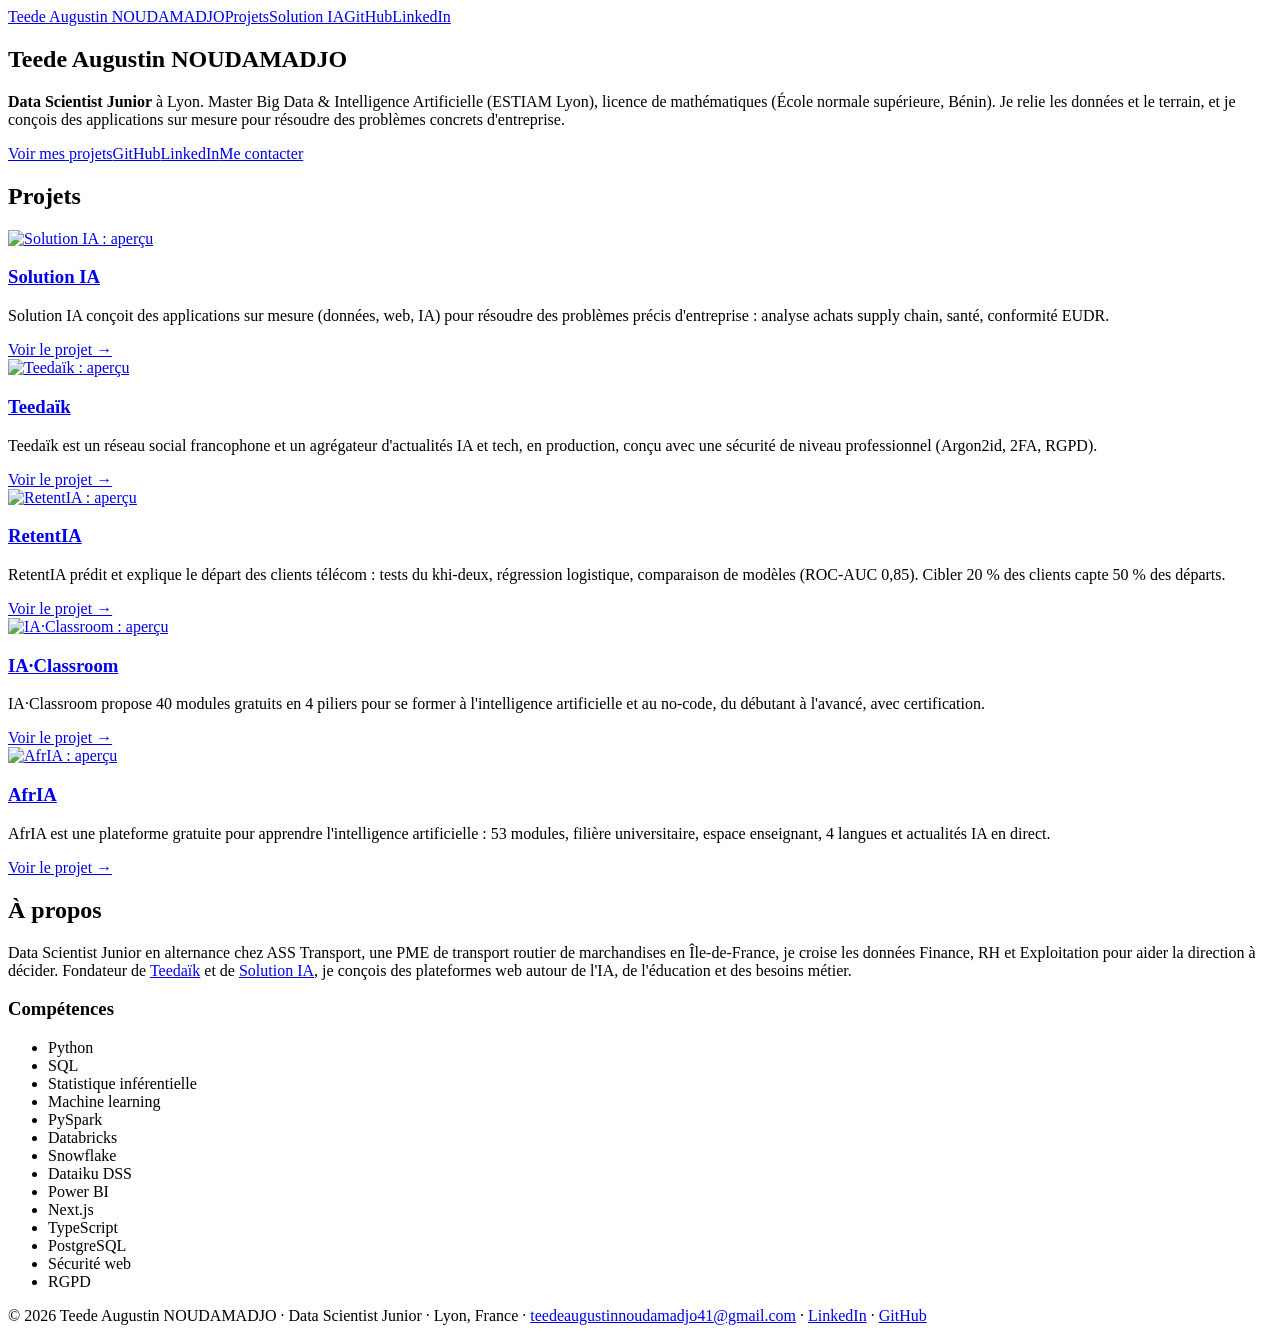
==== index.html @ 2ed8f235 "Site portfolio : accueil, sitemap, robots, favicon" ====
<!doctype html>
<html lang="fr">
<head>
<meta charset="utf-8">
<meta name="viewport" content="width=device-width, initial-scale=1">
<title>Teede Augustin NOUDAMADJO · Data Scientist Junior | Data, IA et applications sur mesure</title>
<meta name="description" content="Portfolio de Teede Augustin NOUDAMADJO, Data Scientist Junior à Lyon : data science, statistique, IA et applications sur mesure. Projets : Solution IA, Teedaïk, RetentIA, IA·Classroom, AfrIA.">
<meta name="keywords" content="Teede Augustin NOUDAMADJO, data scientist junior, data science Lyon, intelligence artificielle, portfolio">
<meta name="author" content="Teede Augustin NOUDAMADJO">
<meta name="robots" content="index, follow, max-image-preview:large">
<!--GSC-->
<link rel="canonical" href="https://teede-n.github.io/">
<link rel="icon" href="favicon.svg" type="image/svg+xml">
<meta property="og:type" content="profile">
<meta property="og:locale" content="fr_FR">
<meta property="og:site_name" content="Teede Augustin NOUDAMADJO">
<meta property="og:title" content="Teede Augustin NOUDAMADJO · Data Scientist Junior | Data, IA et applications sur mesure">
<meta property="og:description" content="Portfolio de Teede Augustin NOUDAMADJO, Data Scientist Junior à Lyon : data science, statistique, IA et applications sur mesure. Projets : Solution IA, Teedaïk, RetentIA, IA·Classroom, AfrIA.">
<meta property="og:url" content="https://teede-n.github.io/">
<meta property="og:image" content="https://teede-n.github.io/assets/img/og-home.png">
<meta property="og:image:width" content="1200">
<meta property="og:image:height" content="630">
<meta name="twitter:card" content="summary_large_image">
<meta name="twitter:title" content="Teede Augustin NOUDAMADJO · Data Scientist Junior | Data, IA et applications sur mesure">
<meta name="twitter:description" content="Portfolio de Teede Augustin NOUDAMADJO, Data Scientist Junior à Lyon : data science, statistique, IA et applications sur mesure. Projets : Solution IA, Teedaïk, RetentIA, IA·Classroom, AfrIA.">
<meta name="twitter:image" content="https://teede-n.github.io/assets/img/og-home.png">
<link rel="stylesheet" href="assets/style.css">
<script type="application/ld+json">{"@context": "https://schema.org", "@type": "Person", "@id": "https://teede-n.github.io/#person", "name": "Teede Augustin NOUDAMADJO", "alternateName": ["Teede NOUDAMADJO", "Teede-N"], "jobTitle": "Data Scientist Junior", "url": "https://teede-n.github.io/", "image": "https://teede-n.github.io/assets/img/og-home.png", "email": "mailto:teedeaugustinnoudamadjo41@gmail.com", "address": {"@type": "PostalAddress", "addressLocality": "Lyon", "addressCountry": "FR"}, "alumniOf": [{"@type": "CollegeOrUniversity", "name": "École normale supérieure (Bénin)"}, {"@type": "CollegeOrUniversity", "name": "ESTIAM Lyon"}], "worksFor": {"@type": "Organization", "name": "ASS Transport"}, "founder": [{"@type": "Organization", "name": "Teedaïk", "url": "https://teedaik.com"}, {"@type": "Organization", "name": "Solution IA", "url": "https://teede-n.github.io/solution-ia/"}], "knowsAbout": ["Data science", "Statistique", "Machine learning", "Intelligence artificielle", "Python", "SQL", "Next.js", "Sécurité des applications web", "RGPD"], "sameAs": ["https://www.linkedin.com/in/teede-noudamadjo", "https://github.com/Teede-N", "https://teedaik.com"]}</script><script type="application/ld+json">{"@context": "https://schema.org", "@type": "WebSite", "name": "Teede Augustin NOUDAMADJO", "url": "https://teede-n.github.io/", "inLanguage": "fr-FR", "author": {"@id": "https://teede-n.github.io/#person"}}</script>
</head>
<body>
<header class="top"><nav class="wrap"><a class="brand" href="./">Teede Augustin NOUDAMADJO</a><a href="./#projets">Projets</a><a href="./solution-ia/">Solution IA</a><a href="https://github.com/Teede-N">GitHub</a><a href="https://www.linkedin.com/in/teede-noudamadjo">LinkedIn</a></nav><section class="hero wrap"><h1>Teede Augustin NOUDAMADJO</h1><p><strong>Data Scientist Junior</strong> à Lyon. Master Big Data &amp; Intelligence Artificielle (ESTIAM Lyon), licence de mathématiques (École normale supérieure, Bénin). Je relie les données et le terrain, et je conçois des applications sur mesure pour résoudre des problèmes concrets d'entreprise.</p><div class="btns"><a class="btn" href="#projets">Voir mes projets</a><a class="btn alt" href="https://github.com/Teede-N">GitHub</a><a class="btn alt" href="https://www.linkedin.com/in/teede-noudamadjo">LinkedIn</a><a class="btn alt" href="mailto:teedeaugustinnoudamadjo41@gmail.com">Me contacter</a></div></section></header>
<main class="wrap"><section id="projets"><h2>Projets</h2><div class="grid"><article class="card"><a href="solution-ia/"><img src="assets/img/solution-ia.jpg" alt="Solution IA : aperçu" width="960" height="600" loading="lazy"></a><div class="body"><h3><a href="solution-ia/">Solution IA</a></h3><p>Solution IA conçoit des applications sur mesure (données, web, IA) pour résoudre des problèmes précis d&#x27;entreprise : analyse achats supply chain, santé, conformité EUDR.</p><a class="more" href="solution-ia/">Voir le projet →</a></div></article><article class="card"><a href="teedaik/"><img src="assets/img/teedaik.jpg" alt="Teedaïk : aperçu" width="960" height="600" loading="lazy"></a><div class="body"><h3><a href="teedaik/">Teedaïk</a></h3><p>Teedaïk est un réseau social francophone et un agrégateur d&#x27;actualités IA et tech, en production, conçu avec une sécurité de niveau professionnel (Argon2id, 2FA, RGPD).</p><a class="more" href="teedaik/">Voir le projet →</a></div></article><article class="card"><a href="retentia/"><img src="assets/img/retentia.jpg" alt="RetentIA : aperçu" width="960" height="600" loading="lazy"></a><div class="body"><h3><a href="retentia/">RetentIA</a></h3><p>RetentIA prédit et explique le départ des clients télécom : tests du khi-deux, régression logistique, comparaison de modèles (ROC-AUC 0,85). Cibler 20 % des clients capte 50 % des départs.</p><a class="more" href="retentia/">Voir le projet →</a></div></article><article class="card"><a href="ia-classroom/"><img src="assets/img/ia-classroom.jpg" alt="IA·Classroom : aperçu" width="960" height="600" loading="lazy"></a><div class="body"><h3><a href="ia-classroom/">IA·Classroom</a></h3><p>IA·Classroom propose 40 modules gratuits en 4 piliers pour se former à l&#x27;intelligence artificielle et au no-code, du débutant à l&#x27;avancé, avec certification.</p><a class="more" href="ia-classroom/">Voir le projet →</a></div></article><article class="card"><a href="afria/"><img src="assets/img/afria.jpg" alt="AfrIA : aperçu" width="960" height="600" loading="lazy"></a><div class="body"><h3><a href="afria/">AfrIA</a></h3><p>AfrIA est une plateforme gratuite pour apprendre l&#x27;intelligence artificielle : 53 modules, filière universitaire, espace enseignant, 4 langues et actualités IA en direct.</p><a class="more" href="afria/">Voir le projet →</a></div></article></div></section>
<section id="apropos"><h2>À propos</h2><p>Data Scientist Junior en alternance chez ASS Transport, une PME de transport routier de marchandises en Île-de-France, je croise les données Finance, RH et Exploitation pour aider la direction à décider. Fondateur de <a href="https://teedaik.com">Teedaïk</a> et de <a href="solution-ia/">Solution IA</a>, je conçois des plateformes web autour de l'IA, de l'éducation et des besoins métier.</p>
<h3>Compétences</h3><ul class="tags"><li>Python</li><li>SQL</li><li>Statistique inférentielle</li><li>Machine learning</li><li>PySpark</li><li>Databricks</li><li>Snowflake</li><li>Dataiku DSS</li><li>Power BI</li><li>Next.js</li><li>TypeScript</li><li>PostgreSQL</li><li>Sécurité web</li><li>RGPD</li></ul></section></main>
<footer><div class="wrap">© 2026 Teede Augustin NOUDAMADJO · Data Scientist Junior · Lyon, France · <a href="mailto:teedeaugustinnoudamadjo41@gmail.com">teedeaugustinnoudamadjo41@gmail.com</a> · <a href="https://www.linkedin.com/in/teede-noudamadjo">LinkedIn</a> · <a href="https://github.com/Teede-N">GitHub</a></div></footer>
</body>
</html>
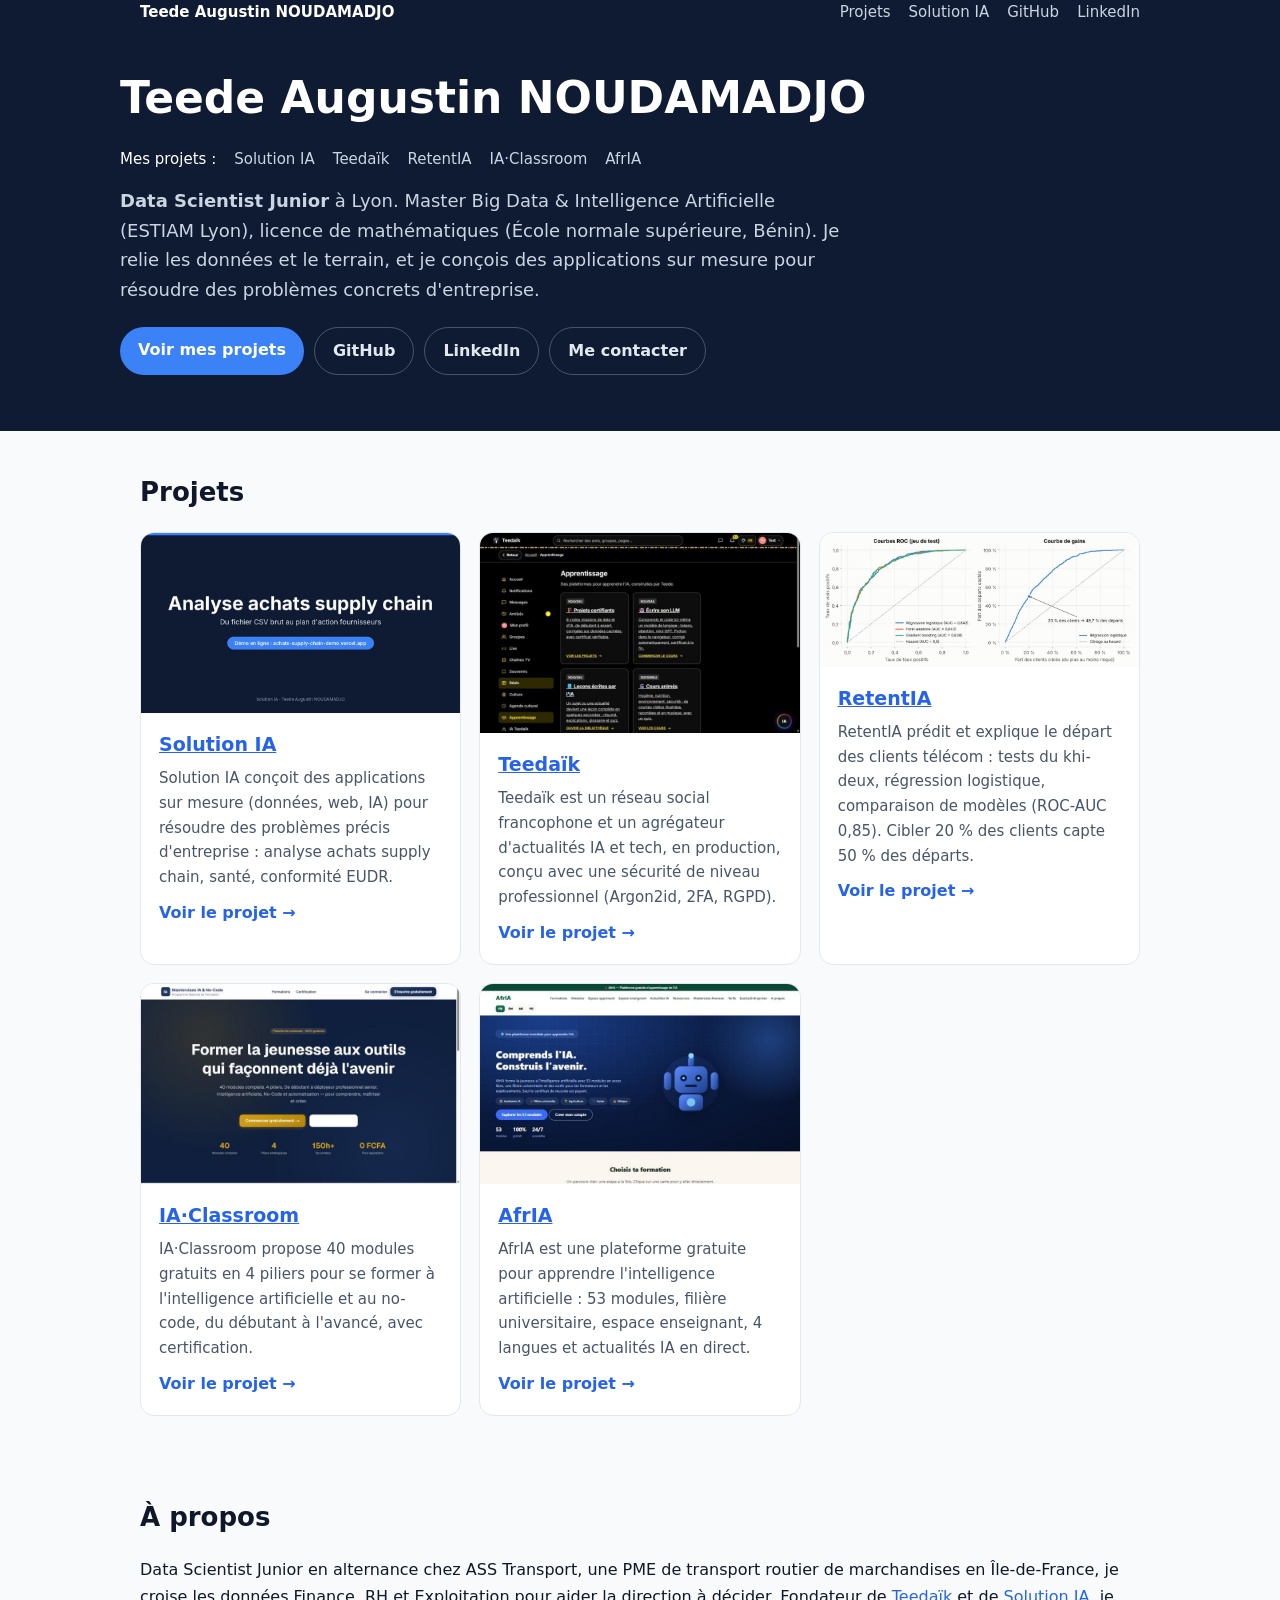
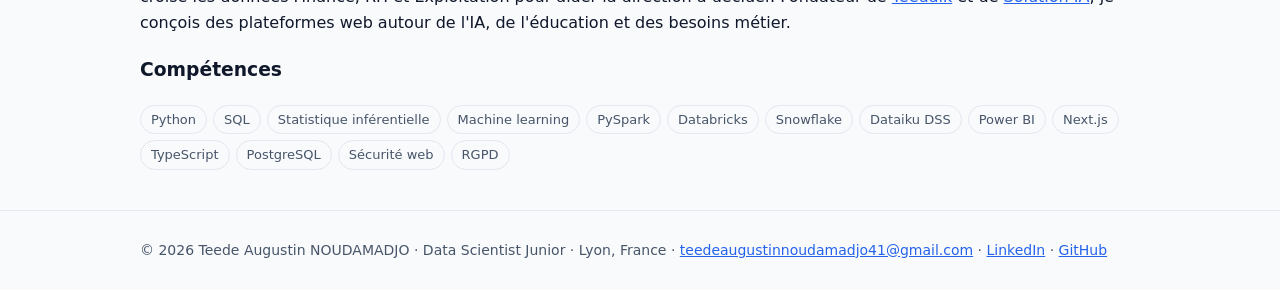
==== commit 7e2d4d87: "Titre et en-tête : tous les projets visibles" ====
--- a/index.html
+++ b/index.html
@@ -3,7 +3,7 @@
 <head>
 <meta charset="utf-8">
 <meta name="viewport" content="width=device-width, initial-scale=1">
-<title>Teede Augustin NOUDAMADJO · Data Scientist Junior | Data, IA et applications sur mesure</title>
+<title>Teede Augustin NOUDAMADJO | Solution IA, Teedaïk, RetentIA, AfrIA, IA·Classroom</title>
 <meta name="description" content="Portfolio de Teede Augustin NOUDAMADJO, Data Scientist Junior à Lyon : data science, statistique, IA et applications sur mesure. Projets : Solution IA, Teedaïk, RetentIA, IA·Classroom, AfrIA.">
 <meta name="keywords" content="Teede Augustin NOUDAMADJO, data scientist junior, data science Lyon, intelligence artificielle, portfolio">
 <meta name="author" content="Teede Augustin NOUDAMADJO">
@@ -14,21 +14,21 @@
 <meta property="og:type" content="profile">
 <meta property="og:locale" content="fr_FR">
 <meta property="og:site_name" content="Teede Augustin NOUDAMADJO">
-<meta property="og:title" content="Teede Augustin NOUDAMADJO · Data Scientist Junior | Data, IA et applications sur mesure">
+<meta property="og:title" content="Teede Augustin NOUDAMADJO | Solution IA, Teedaïk, RetentIA, AfrIA, IA·Classroom">
 <meta property="og:description" content="Portfolio de Teede Augustin NOUDAMADJO, Data Scientist Junior à Lyon : data science, statistique, IA et applications sur mesure. Projets : Solution IA, Teedaïk, RetentIA, IA·Classroom, AfrIA.">
 <meta property="og:url" content="https://teede-n.github.io/">
 <meta property="og:image" content="https://teede-n.github.io/assets/img/og-home.png">
 <meta property="og:image:width" content="1200">
 <meta property="og:image:height" content="630">
 <meta name="twitter:card" content="summary_large_image">
-<meta name="twitter:title" content="Teede Augustin NOUDAMADJO · Data Scientist Junior | Data, IA et applications sur mesure">
+<meta name="twitter:title" content="Teede Augustin NOUDAMADJO | Solution IA, Teedaïk, RetentIA, AfrIA, IA·Classroom">
 <meta name="twitter:description" content="Portfolio de Teede Augustin NOUDAMADJO, Data Scientist Junior à Lyon : data science, statistique, IA et applications sur mesure. Projets : Solution IA, Teedaïk, RetentIA, IA·Classroom, AfrIA.">
 <meta name="twitter:image" content="https://teede-n.github.io/assets/img/og-home.png">
 <link rel="stylesheet" href="assets/style.css">
 <script type="application/ld+json">{"@context": "https://schema.org", "@type": "Person", "@id": "https://teede-n.github.io/#person", "name": "Teede Augustin NOUDAMADJO", "alternateName": ["Teede NOUDAMADJO", "Teede-N"], "jobTitle": "Data Scientist Junior", "url": "https://teede-n.github.io/", "image": "https://teede-n.github.io/assets/img/og-home.png", "email": "mailto:teedeaugustinnoudamadjo41@gmail.com", "address": {"@type": "PostalAddress", "addressLocality": "Lyon", "addressCountry": "FR"}, "alumniOf": [{"@type": "CollegeOrUniversity", "name": "École normale supérieure (Bénin)"}, {"@type": "CollegeOrUniversity", "name": "ESTIAM Lyon"}], "worksFor": {"@type": "Organization", "name": "ASS Transport"}, "founder": [{"@type": "Organization", "name": "Teedaïk", "url": "https://teedaik.com"}, {"@type": "Organization", "name": "Solution IA", "url": "https://teede-n.github.io/solution-ia/"}], "knowsAbout": ["Data science", "Statistique", "Machine learning", "Intelligence artificielle", "Python", "SQL", "Next.js", "Sécurité des applications web", "RGPD"], "sameAs": ["https://www.linkedin.com/in/teede-noudamadjo", "https://github.com/Teede-N", "https://teedaik.com"]}</script><script type="application/ld+json">{"@context": "https://schema.org", "@type": "WebSite", "name": "Teede Augustin NOUDAMADJO", "url": "https://teede-n.github.io/", "inLanguage": "fr-FR", "author": {"@id": "https://teede-n.github.io/#person"}}</script>
 </head>
 <body>
-<header class="top"><nav class="wrap"><a class="brand" href="./">Teede Augustin NOUDAMADJO</a><a href="./#projets">Projets</a><a href="./solution-ia/">Solution IA</a><a href="https://github.com/Teede-N">GitHub</a><a href="https://www.linkedin.com/in/teede-noudamadjo">LinkedIn</a></nav><section class="hero wrap"><h1>Teede Augustin NOUDAMADJO</h1><p><strong>Data Scientist Junior</strong> à Lyon. Master Big Data &amp; Intelligence Artificielle (ESTIAM Lyon), licence de mathématiques (École normale supérieure, Bénin). Je relie les données et le terrain, et je conçois des applications sur mesure pour résoudre des problèmes concrets d'entreprise.</p><div class="btns"><a class="btn" href="#projets">Voir mes projets</a><a class="btn alt" href="https://github.com/Teede-N">GitHub</a><a class="btn alt" href="https://www.linkedin.com/in/teede-noudamadjo">LinkedIn</a><a class="btn alt" href="mailto:teedeaugustinnoudamadjo41@gmail.com">Me contacter</a></div></section></header>
+<header class="top"><nav class="wrap"><a class="brand" href="./">Teede Augustin NOUDAMADJO</a><a href="./#projets">Projets</a><a href="./solution-ia/">Solution IA</a><a href="https://github.com/Teede-N">GitHub</a><a href="https://www.linkedin.com/in/teede-noudamadjo">LinkedIn</a></nav><section class="hero wrap"><h1>Teede Augustin NOUDAMADJO</h1><nav class="chips" aria-label="Mes projets"><span>Mes projets :</span><a href="solution-ia/">Solution IA</a><a href="teedaik/">Teedaïk</a><a href="retentia/">RetentIA</a><a href="ia-classroom/">IA·Classroom</a><a href="afria/">AfrIA</a></nav><p><strong>Data Scientist Junior</strong> à Lyon. Master Big Data &amp; Intelligence Artificielle (ESTIAM Lyon), licence de mathématiques (École normale supérieure, Bénin). Je relie les données et le terrain, et je conçois des applications sur mesure pour résoudre des problèmes concrets d'entreprise.</p><div class="btns"><a class="btn" href="#projets">Voir mes projets</a><a class="btn alt" href="https://github.com/Teede-N">GitHub</a><a class="btn alt" href="https://www.linkedin.com/in/teede-noudamadjo">LinkedIn</a><a class="btn alt" href="mailto:teedeaugustinnoudamadjo41@gmail.com">Me contacter</a></div></section></header>
 <main class="wrap"><section id="projets"><h2>Projets</h2><div class="grid"><article class="card"><a href="solution-ia/"><img src="assets/img/solution-ia.jpg" alt="Solution IA : aperçu" width="960" height="600" loading="lazy"></a><div class="body"><h3><a href="solution-ia/">Solution IA</a></h3><p>Solution IA conçoit des applications sur mesure (données, web, IA) pour résoudre des problèmes précis d&#x27;entreprise : analyse achats supply chain, santé, conformité EUDR.</p><a class="more" href="solution-ia/">Voir le projet →</a></div></article><article class="card"><a href="teedaik/"><img src="assets/img/teedaik.jpg" alt="Teedaïk : aperçu" width="960" height="600" loading="lazy"></a><div class="body"><h3><a href="teedaik/">Teedaïk</a></h3><p>Teedaïk est un réseau social francophone et un agrégateur d&#x27;actualités IA et tech, en production, conçu avec une sécurité de niveau professionnel (Argon2id, 2FA, RGPD).</p><a class="more" href="teedaik/">Voir le projet →</a></div></article><article class="card"><a href="retentia/"><img src="assets/img/retentia.jpg" alt="RetentIA : aperçu" width="960" height="600" loading="lazy"></a><div class="body"><h3><a href="retentia/">RetentIA</a></h3><p>RetentIA prédit et explique le départ des clients télécom : tests du khi-deux, régression logistique, comparaison de modèles (ROC-AUC 0,85). Cibler 20 % des clients capte 50 % des départs.</p><a class="more" href="retentia/">Voir le projet →</a></div></article><article class="card"><a href="ia-classroom/"><img src="assets/img/ia-classroom.jpg" alt="IA·Classroom : aperçu" width="960" height="600" loading="lazy"></a><div class="body"><h3><a href="ia-classroom/">IA·Classroom</a></h3><p>IA·Classroom propose 40 modules gratuits en 4 piliers pour se former à l&#x27;intelligence artificielle et au no-code, du débutant à l&#x27;avancé, avec certification.</p><a class="more" href="ia-classroom/">Voir le projet →</a></div></article><article class="card"><a href="afria/"><img src="assets/img/afria.jpg" alt="AfrIA : aperçu" width="960" height="600" loading="lazy"></a><div class="body"><h3><a href="afria/">AfrIA</a></h3><p>AfrIA est une plateforme gratuite pour apprendre l&#x27;intelligence artificielle : 53 modules, filière universitaire, espace enseignant, 4 langues et actualités IA en direct.</p><a class="more" href="afria/">Voir le projet →</a></div></article></div></section>
 <section id="apropos"><h2>À propos</h2><p>Data Scientist Junior en alternance chez ASS Transport, une PME de transport routier de marchandises en Île-de-France, je croise les données Finance, RH et Exploitation pour aider la direction à décider. Fondateur de <a href="https://teedaik.com">Teedaïk</a> et de <a href="solution-ia/">Solution IA</a>, je conçois des plateformes web autour de l'IA, de l'éducation et des besoins métier.</p>
 <h3>Compétences</h3><ul class="tags"><li>Python</li><li>SQL</li><li>Statistique inférentielle</li><li>Machine learning</li><li>PySpark</li><li>Databricks</li><li>Snowflake</li><li>Dataiku DSS</li><li>Power BI</li><li>Next.js</li><li>TypeScript</li><li>PostgreSQL</li><li>Sécurité web</li><li>RGPD</li></ul></section></main>
--- a/assets/style.css
+++ b/assets/style.css
@@ -0,0 +1,24 @@
+*{box-sizing:border-box}html{-webkit-text-size-adjust:100%}
+:root{--bg:#f8fafc;--card:#fff;--ink:#0f172a;--ink2:#475569;--line:#e2e8f0;--acc:#2563eb;--hero:#0f1b33}
+@media (prefers-color-scheme:dark){:root{--bg:#0b1220;--card:#111a2e;--ink:#e2e8f0;--ink2:#94a3b8;--line:#1e293b;--acc:#60a5fa}}
+body{margin:0;background:var(--bg);color:var(--ink);font:16px/1.65 system-ui,-apple-system,"Segoe UI",Roboto,sans-serif}
+a{color:var(--acc)}img{max-width:100%;height:auto;display:block}
+.wrap{max-width:1040px;margin:0 auto;padding:0 20px}
+header.top{background:var(--hero);color:#fff}
+nav{display:flex;flex-wrap:wrap;gap:6px 18px;align-items:center;padding:14px 0;font-size:15px}
+nav a{color:#cbd5e1;text-decoration:none}nav a:hover{color:#fff}nav .brand{color:#fff;font-weight:700;margin-right:auto}
+.hero{padding:48px 0 56px}.hero h1{font-size:clamp(28px,5vw,44px);line-height:1.15;margin:0 0 10px}
+.hero p{color:#cbd5e1;max-width:720px;margin:0 0 22px;font-size:18px}
+.btns{display:flex;flex-wrap:wrap;gap:10px}.btn{display:inline-block;padding:10px 18px;border-radius:999px;background:#3b82f6;color:#fff;text-decoration:none;font-weight:600}
+.btn.alt{background:transparent;border:1px solid #475569;color:#e2e8f0}
+main section{padding:40px 0}h2{font-size:26px;margin:0 0 18px}
+.grid{display:grid;grid-template-columns:repeat(auto-fill,minmax(280px,1fr));gap:18px}
+.card{background:var(--card);border:1px solid var(--line);border-radius:14px;overflow:hidden;display:flex;flex-direction:column}
+.card .body{padding:16px 18px 18px}.card h3{margin:0 0 6px;font-size:19px}.card p{margin:0 0 10px;color:var(--ink2);font-size:15px}
+.card a.more{font-weight:600;text-decoration:none}
+.tags{display:flex;flex-wrap:wrap;gap:6px;padding:0;margin:0;list-style:none}.tags li{border:1px solid var(--line);border-radius:999px;padding:3px 10px;font-size:13px;color:var(--ink2)}
+ul.points li{margin:4px 0}
+.gallery{display:grid;grid-template-columns:repeat(auto-fill,minmax(300px,1fr));gap:16px}
+figure{margin:0;background:var(--card);border:1px solid var(--line);border-radius:12px;overflow:hidden}figcaption{padding:10px 14px;font-size:14px;color:var(--ink2)}
+footer{border-top:1px solid var(--line);padding:28px 0;color:var(--ink2);font-size:14px}
+.crumb{font-size:14px;color:#94a3b8;margin:0 0 10px}.crumb a{color:#cbd5e1}
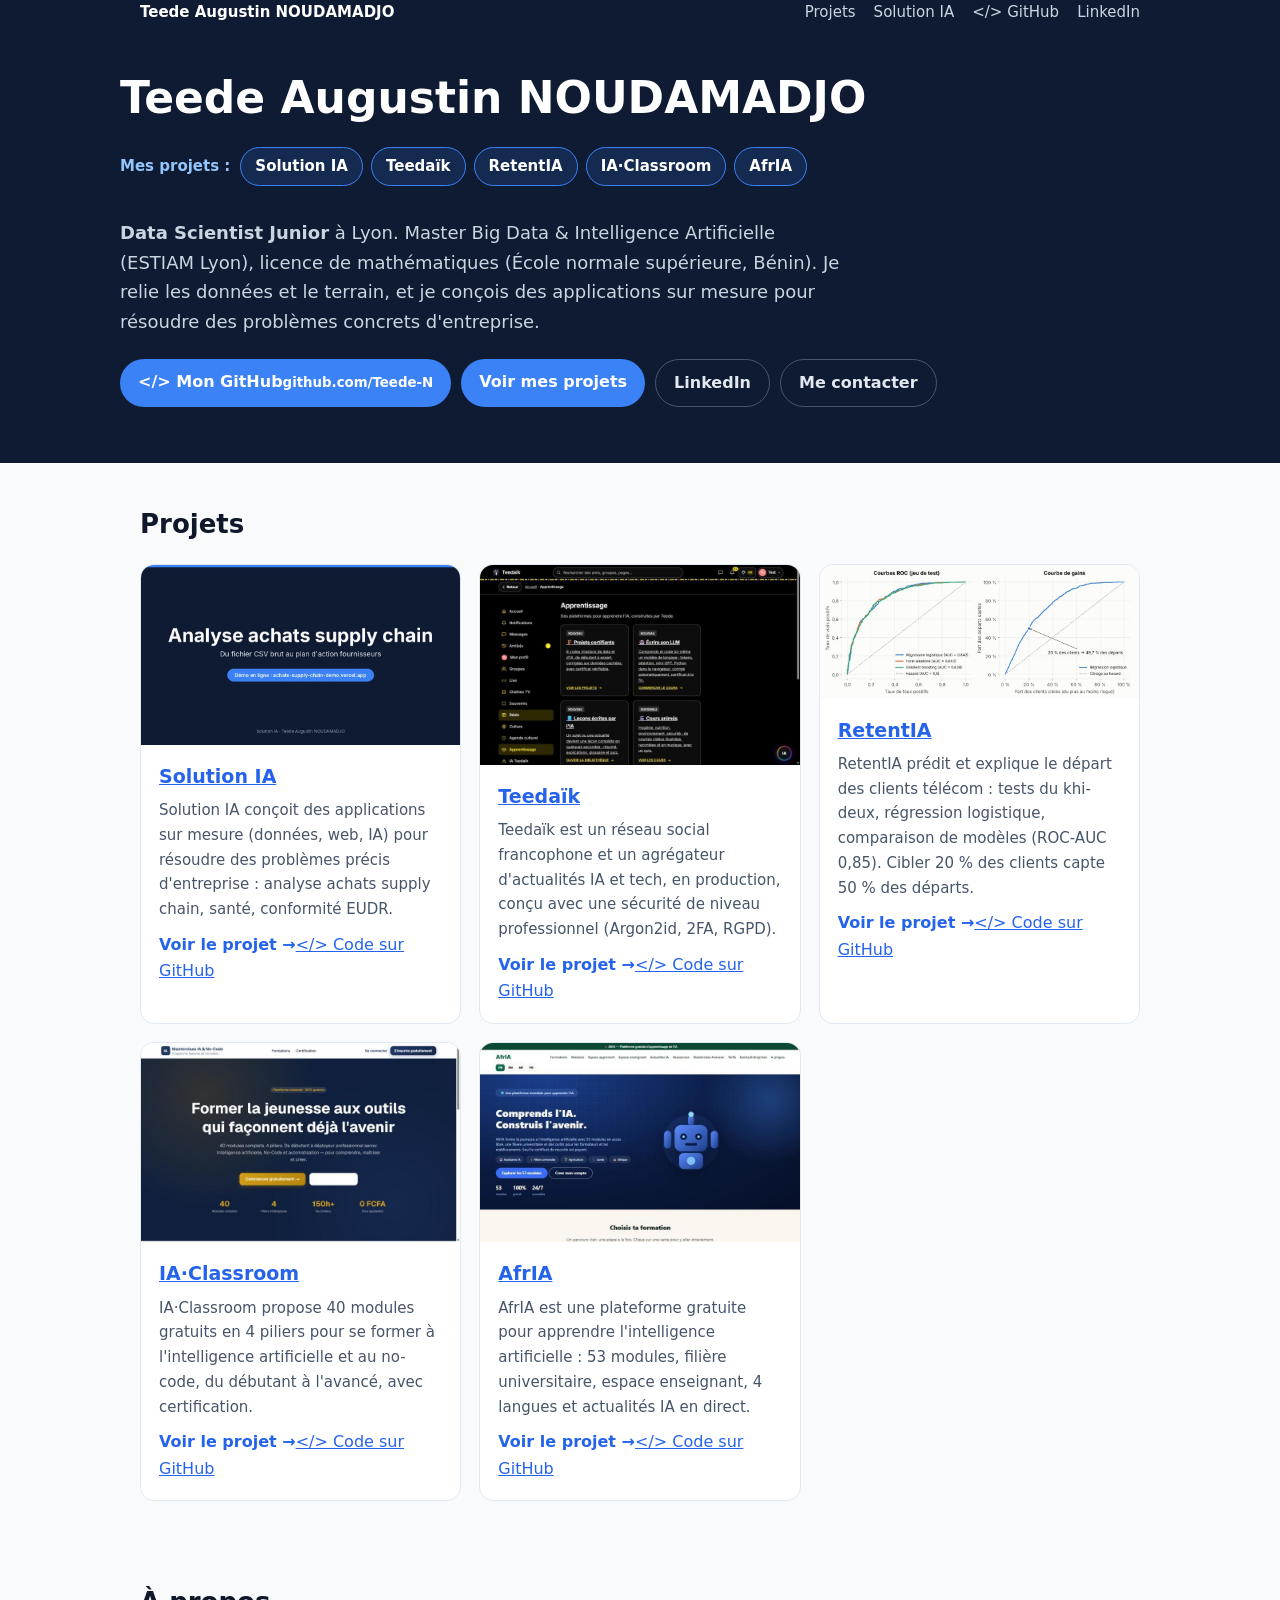
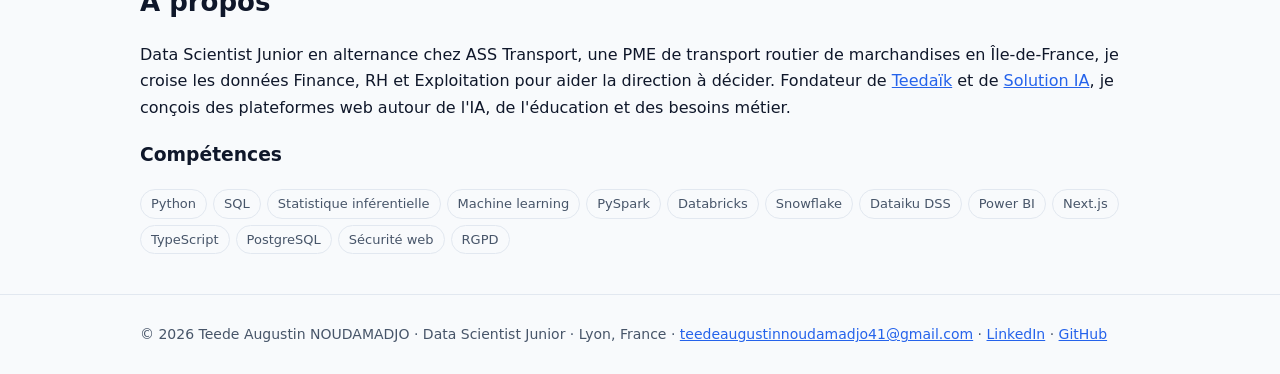
==== commit 65b5877a: "Accueil : bouton GitHub mis en avant + lien GitHub sur chaque projet" ====
--- a/index.html
+++ b/index.html
@@ -28,8 +28,8 @@
 <script type="application/ld+json">{"@context": "https://schema.org", "@type": "Person", "@id": "https://teede-n.github.io/#person", "name": "Teede Augustin NOUDAMADJO", "alternateName": ["Teede NOUDAMADJO", "Teede-N"], "jobTitle": "Data Scientist Junior", "url": "https://teede-n.github.io/", "image": "https://teede-n.github.io/assets/img/og-home.png", "email": "mailto:teedeaugustinnoudamadjo41@gmail.com", "address": {"@type": "PostalAddress", "addressLocality": "Lyon", "addressCountry": "FR"}, "alumniOf": [{"@type": "CollegeOrUniversity", "name": "École normale supérieure (Bénin)"}, {"@type": "CollegeOrUniversity", "name": "ESTIAM Lyon"}], "worksFor": {"@type": "Organization", "name": "ASS Transport"}, "founder": [{"@type": "Organization", "name": "Teedaïk", "url": "https://teedaik.com"}, {"@type": "Organization", "name": "Solution IA", "url": "https://teede-n.github.io/solution-ia/"}], "knowsAbout": ["Data science", "Statistique", "Machine learning", "Intelligence artificielle", "Python", "SQL", "Next.js", "Sécurité des applications web", "RGPD"], "sameAs": ["https://www.linkedin.com/in/teede-noudamadjo", "https://github.com/Teede-N", "https://teedaik.com"]}</script><script type="application/ld+json">{"@context": "https://schema.org", "@type": "WebSite", "name": "Teede Augustin NOUDAMADJO", "url": "https://teede-n.github.io/", "inLanguage": "fr-FR", "author": {"@id": "https://teede-n.github.io/#person"}}</script>
 </head>
 <body>
-<header class="top"><nav class="wrap"><a class="brand" href="./">Teede Augustin NOUDAMADJO</a><a href="./#projets">Projets</a><a href="./solution-ia/">Solution IA</a><a href="https://github.com/Teede-N">GitHub</a><a href="https://www.linkedin.com/in/teede-noudamadjo">LinkedIn</a></nav><section class="hero wrap"><h1>Teede Augustin NOUDAMADJO</h1><nav class="chips" aria-label="Mes projets"><span>Mes projets :</span><a href="solution-ia/">Solution IA</a><a href="teedaik/">Teedaïk</a><a href="retentia/">RetentIA</a><a href="ia-classroom/">IA·Classroom</a><a href="afria/">AfrIA</a></nav><p><strong>Data Scientist Junior</strong> à Lyon. Master Big Data &amp; Intelligence Artificielle (ESTIAM Lyon), licence de mathématiques (École normale supérieure, Bénin). Je relie les données et le terrain, et je conçois des applications sur mesure pour résoudre des problèmes concrets d'entreprise.</p><div class="btns"><a class="btn" href="#projets">Voir mes projets</a><a class="btn alt" href="https://github.com/Teede-N">GitHub</a><a class="btn alt" href="https://www.linkedin.com/in/teede-noudamadjo">LinkedIn</a><a class="btn alt" href="mailto:teedeaugustinnoudamadjo41@gmail.com">Me contacter</a></div></section></header>
-<main class="wrap"><section id="projets"><h2>Projets</h2><div class="grid"><article class="card"><a href="solution-ia/"><img src="assets/img/solution-ia.jpg" alt="Solution IA : aperçu" width="960" height="600" loading="lazy"></a><div class="body"><h3><a href="solution-ia/">Solution IA</a></h3><p>Solution IA conçoit des applications sur mesure (données, web, IA) pour résoudre des problèmes précis d&#x27;entreprise : analyse achats supply chain, santé, conformité EUDR.</p><a class="more" href="solution-ia/">Voir le projet →</a></div></article><article class="card"><a href="teedaik/"><img src="assets/img/teedaik.jpg" alt="Teedaïk : aperçu" width="960" height="600" loading="lazy"></a><div class="body"><h3><a href="teedaik/">Teedaïk</a></h3><p>Teedaïk est un réseau social francophone et un agrégateur d&#x27;actualités IA et tech, en production, conçu avec une sécurité de niveau professionnel (Argon2id, 2FA, RGPD).</p><a class="more" href="teedaik/">Voir le projet →</a></div></article><article class="card"><a href="retentia/"><img src="assets/img/retentia.jpg" alt="RetentIA : aperçu" width="960" height="600" loading="lazy"></a><div class="body"><h3><a href="retentia/">RetentIA</a></h3><p>RetentIA prédit et explique le départ des clients télécom : tests du khi-deux, régression logistique, comparaison de modèles (ROC-AUC 0,85). Cibler 20 % des clients capte 50 % des départs.</p><a class="more" href="retentia/">Voir le projet →</a></div></article><article class="card"><a href="ia-classroom/"><img src="assets/img/ia-classroom.jpg" alt="IA·Classroom : aperçu" width="960" height="600" loading="lazy"></a><div class="body"><h3><a href="ia-classroom/">IA·Classroom</a></h3><p>IA·Classroom propose 40 modules gratuits en 4 piliers pour se former à l&#x27;intelligence artificielle et au no-code, du débutant à l&#x27;avancé, avec certification.</p><a class="more" href="ia-classroom/">Voir le projet →</a></div></article><article class="card"><a href="afria/"><img src="assets/img/afria.jpg" alt="AfrIA : aperçu" width="960" height="600" loading="lazy"></a><div class="body"><h3><a href="afria/">AfrIA</a></h3><p>AfrIA est une plateforme gratuite pour apprendre l&#x27;intelligence artificielle : 53 modules, filière universitaire, espace enseignant, 4 langues et actualités IA en direct.</p><a class="more" href="afria/">Voir le projet →</a></div></article></div></section>
+<header class="top"><nav class="wrap"><a class="brand" href="./">Teede Augustin NOUDAMADJO</a><a href="./#projets">Projets</a><a href="./solution-ia/">Solution IA</a><a class="navgh" href="https://github.com/Teede-N">&lt;/&gt; GitHub</a><a href="https://www.linkedin.com/in/teede-noudamadjo">LinkedIn</a></nav><section class="hero wrap"><h1>Teede Augustin NOUDAMADJO</h1><nav class="chips" aria-label="Mes projets"><span>Mes projets :</span><a href="solution-ia/">Solution IA</a><a href="teedaik/">Teedaïk</a><a href="retentia/">RetentIA</a><a href="ia-classroom/">IA·Classroom</a><a href="afria/">AfrIA</a></nav><p><strong>Data Scientist Junior</strong> à Lyon. Master Big Data &amp; Intelligence Artificielle (ESTIAM Lyon), licence de mathématiques (École normale supérieure, Bénin). Je relie les données et le terrain, et je conçois des applications sur mesure pour résoudre des problèmes concrets d'entreprise.</p><div class="btns"><a class="btn gh" href="https://github.com/Teede-N">&lt;/&gt; Mon GitHub<small>github.com/Teede-N</small></a><a class="btn" href="#projets">Voir mes projets</a><a class="btn alt" href="https://www.linkedin.com/in/teede-noudamadjo">LinkedIn</a><a class="btn alt" href="mailto:teedeaugustinnoudamadjo41@gmail.com">Me contacter</a></div></section></header>
+<main class="wrap"><section id="projets"><h2>Projets</h2><div class="grid"><article class="card"><a href="solution-ia/"><img src="assets/img/solution-ia.jpg" alt="Solution IA : aperçu" width="960" height="600" loading="lazy"></a><div class="body"><h3><a href="solution-ia/">Solution IA</a></h3><p>Solution IA conçoit des applications sur mesure (données, web, IA) pour résoudre des problèmes précis d&#x27;entreprise : analyse achats supply chain, santé, conformité EUDR.</p><div class="links"><a class="more" href="solution-ia/">Voir le projet →</a><a class="ghlink" href="https://github.com/Teede-N/solution-ia">&lt;/&gt; Code sur GitHub</a></div></div></article><article class="card"><a href="teedaik/"><img src="assets/img/teedaik.jpg" alt="Teedaïk : aperçu" width="960" height="600" loading="lazy"></a><div class="body"><h3><a href="teedaik/">Teedaïk</a></h3><p>Teedaïk est un réseau social francophone et un agrégateur d&#x27;actualités IA et tech, en production, conçu avec une sécurité de niveau professionnel (Argon2id, 2FA, RGPD).</p><div class="links"><a class="more" href="teedaik/">Voir le projet →</a><a class="ghlink" href="https://github.com/Teede-N/teedaik-showcase">&lt;/&gt; Code sur GitHub</a></div></div></article><article class="card"><a href="retentia/"><img src="assets/img/retentia.jpg" alt="RetentIA : aperçu" width="960" height="600" loading="lazy"></a><div class="body"><h3><a href="retentia/">RetentIA</a></h3><p>RetentIA prédit et explique le départ des clients télécom : tests du khi-deux, régression logistique, comparaison de modèles (ROC-AUC 0,85). Cibler 20 % des clients capte 50 % des départs.</p><div class="links"><a class="more" href="retentia/">Voir le projet →</a><a class="ghlink" href="https://github.com/Teede-N/retentia-churn-dataiku">&lt;/&gt; Code sur GitHub</a></div></div></article><article class="card"><a href="ia-classroom/"><img src="assets/img/ia-classroom.jpg" alt="IA·Classroom : aperçu" width="960" height="600" loading="lazy"></a><div class="body"><h3><a href="ia-classroom/">IA·Classroom</a></h3><p>IA·Classroom propose 40 modules gratuits en 4 piliers pour se former à l&#x27;intelligence artificielle et au no-code, du débutant à l&#x27;avancé, avec certification.</p><div class="links"><a class="more" href="ia-classroom/">Voir le projet →</a><a class="ghlink" href="https://github.com/Teede-N/ia-classroom">&lt;/&gt; Code sur GitHub</a></div></div></article><article class="card"><a href="afria/"><img src="assets/img/afria.jpg" alt="AfrIA : aperçu" width="960" height="600" loading="lazy"></a><div class="body"><h3><a href="afria/">AfrIA</a></h3><p>AfrIA est une plateforme gratuite pour apprendre l&#x27;intelligence artificielle : 53 modules, filière universitaire, espace enseignant, 4 langues et actualités IA en direct.</p><div class="links"><a class="more" href="afria/">Voir le projet →</a><a class="ghlink" href="https://github.com/Teede-N/afrique-ia">&lt;/&gt; Code sur GitHub</a></div></div></article></div></section>
 <section id="apropos"><h2>À propos</h2><p>Data Scientist Junior en alternance chez ASS Transport, une PME de transport routier de marchandises en Île-de-France, je croise les données Finance, RH et Exploitation pour aider la direction à décider. Fondateur de <a href="https://teedaik.com">Teedaïk</a> et de <a href="solution-ia/">Solution IA</a>, je conçois des plateformes web autour de l'IA, de l'éducation et des besoins métier.</p>
 <h3>Compétences</h3><ul class="tags"><li>Python</li><li>SQL</li><li>Statistique inférentielle</li><li>Machine learning</li><li>PySpark</li><li>Databricks</li><li>Snowflake</li><li>Dataiku DSS</li><li>Power BI</li><li>Next.js</li><li>TypeScript</li><li>PostgreSQL</li><li>Sécurité web</li><li>RGPD</li></ul></section></main>
 <footer><div class="wrap">© 2026 Teede Augustin NOUDAMADJO · Data Scientist Junior · Lyon, France · <a href="mailto:teedeaugustinnoudamadjo41@gmail.com">teedeaugustinnoudamadjo41@gmail.com</a> · <a href="https://www.linkedin.com/in/teede-noudamadjo">LinkedIn</a> · <a href="https://github.com/Teede-N">GitHub</a></div></footer>
--- a/assets/style.css
+++ b/assets/style.css
@@ -8,6 +8,7 @@
 nav{display:flex;flex-wrap:wrap;gap:6px 18px;align-items:center;padding:14px 0;font-size:15px}
 nav a{color:#cbd5e1;text-decoration:none}nav a:hover{color:#fff}nav .brand{color:#fff;font-weight:700;margin-right:auto}
 .hero{padding:48px 0 56px}.hero h1{font-size:clamp(28px,5vw,44px);line-height:1.15;margin:0 0 10px}
+.chips{display:flex;flex-wrap:wrap;align-items:center;gap:8px;margin:0 0 18px}.chips span{color:#93c5fd;font-weight:600;margin-right:2px}.chips a{padding:6px 14px;border-radius:999px;border:1px solid #3b82f6;color:#fff;text-decoration:none;font-weight:600;font-size:15px;background:rgba(59,130,246,.15)}.chips a:hover{background:#3b82f6}
 .hero p{color:#cbd5e1;max-width:720px;margin:0 0 22px;font-size:18px}
 .btns{display:flex;flex-wrap:wrap;gap:10px}.btn{display:inline-block;padding:10px 18px;border-radius:999px;background:#3b82f6;color:#fff;text-decoration:none;font-weight:600}
 .btn.alt{background:transparent;border:1px solid #475569;color:#e2e8f0}
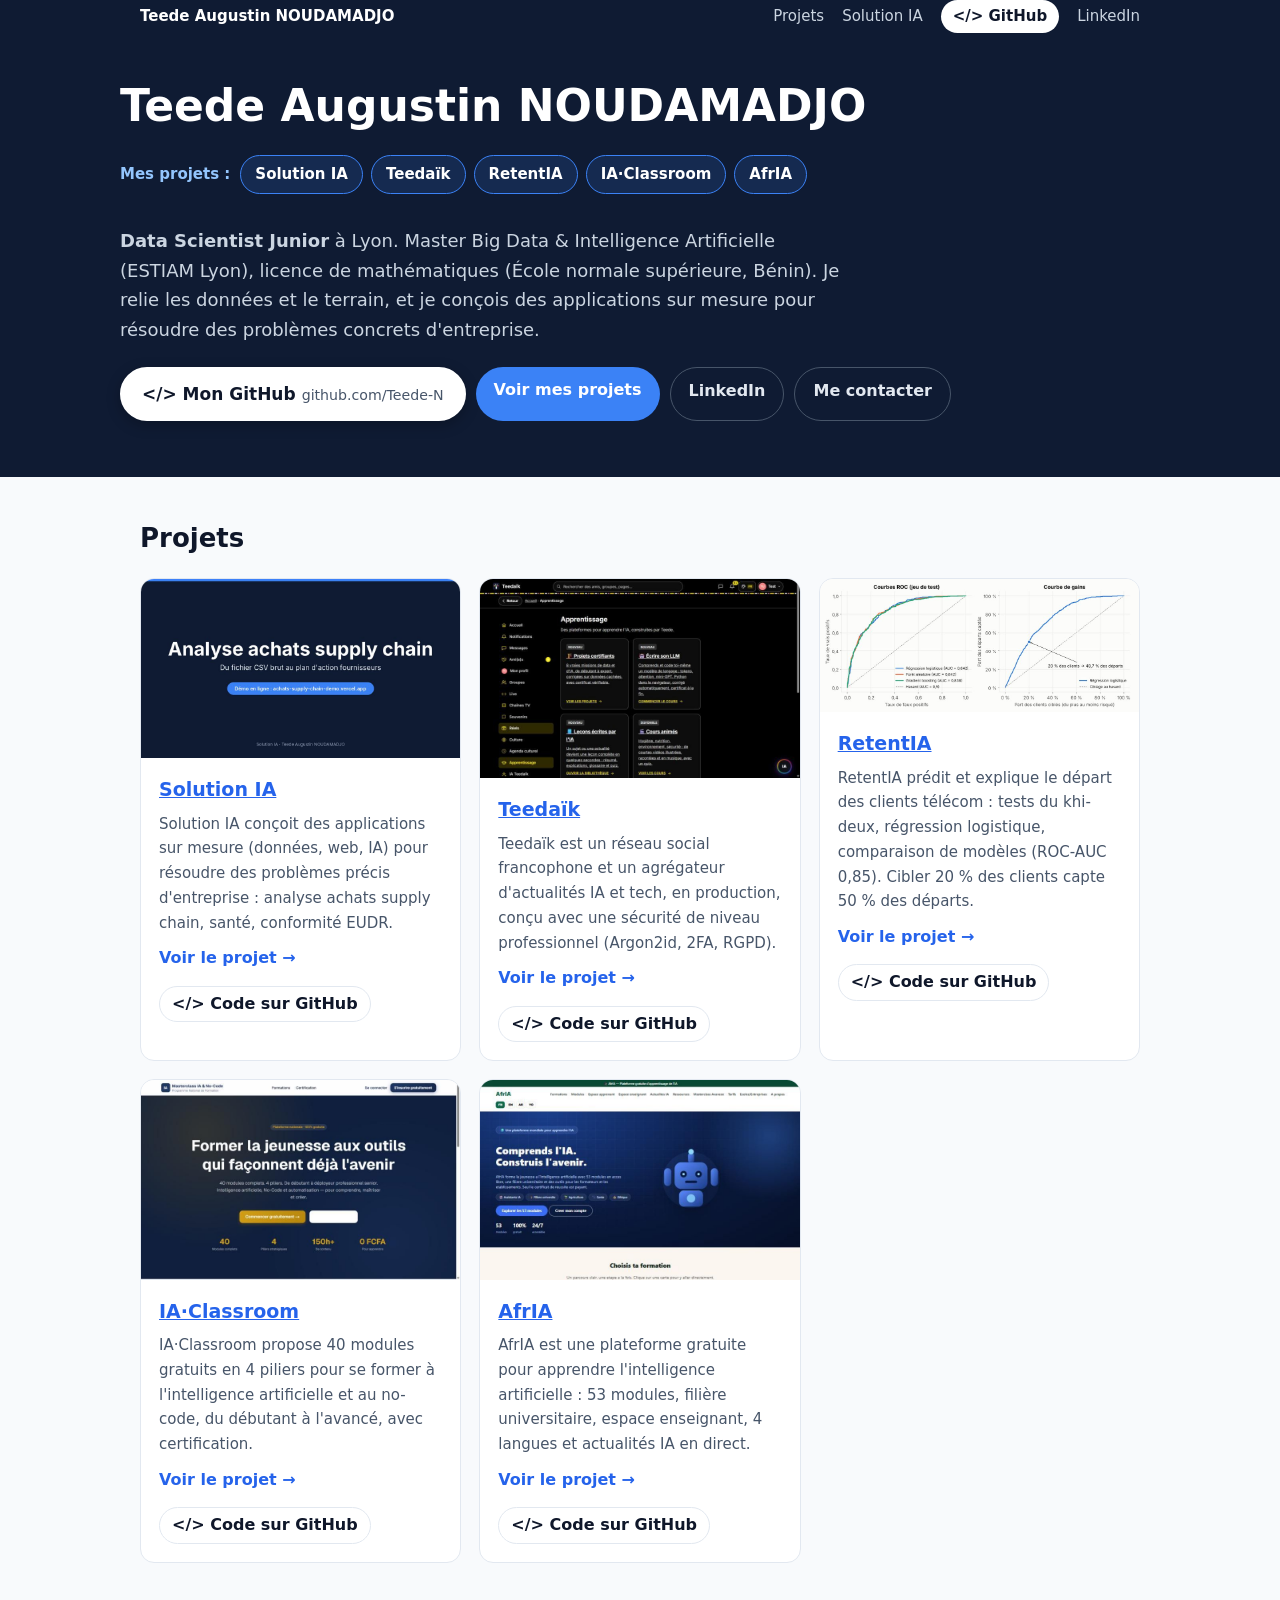
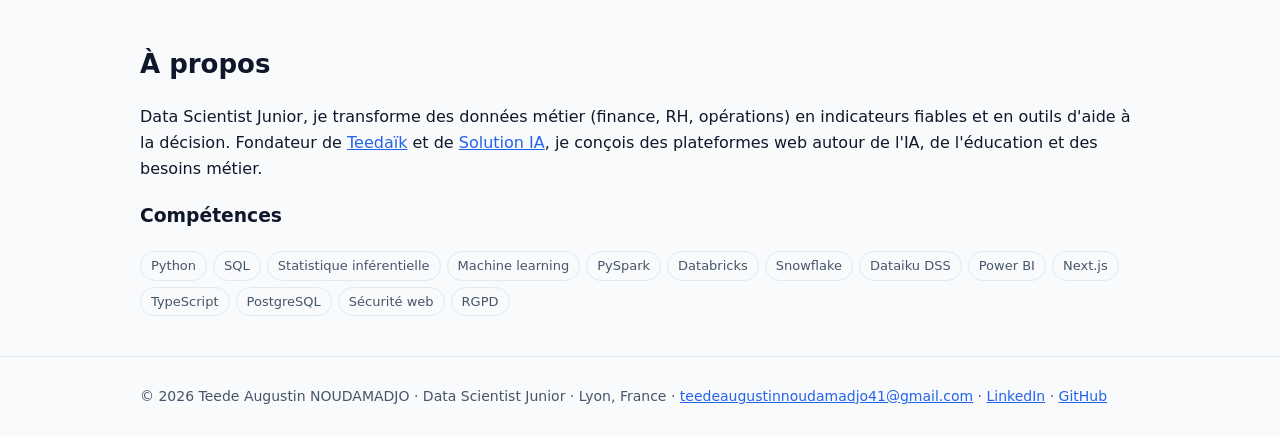
==== commit 60e8ed6c: "Accueil : mise à jour du texte À propos" ====
--- a/index.html
+++ b/index.html
@@ -25,12 +25,12 @@
 <meta name="twitter:description" content="Portfolio de Teede Augustin NOUDAMADJO, Data Scientist Junior à Lyon : data science, statistique, IA et applications sur mesure. Projets : Solution IA, Teedaïk, RetentIA, IA·Classroom, AfrIA.">
 <meta name="twitter:image" content="https://teede-n.github.io/assets/img/og-home.png">
 <link rel="stylesheet" href="assets/style.css">
-<script type="application/ld+json">{"@context": "https://schema.org", "@type": "Person", "@id": "https://teede-n.github.io/#person", "name": "Teede Augustin NOUDAMADJO", "alternateName": ["Teede NOUDAMADJO", "Teede-N"], "jobTitle": "Data Scientist Junior", "url": "https://teede-n.github.io/", "image": "https://teede-n.github.io/assets/img/og-home.png", "email": "mailto:teedeaugustinnoudamadjo41@gmail.com", "address": {"@type": "PostalAddress", "addressLocality": "Lyon", "addressCountry": "FR"}, "alumniOf": [{"@type": "CollegeOrUniversity", "name": "École normale supérieure (Bénin)"}, {"@type": "CollegeOrUniversity", "name": "ESTIAM Lyon"}], "worksFor": {"@type": "Organization", "name": "ASS Transport"}, "founder": [{"@type": "Organization", "name": "Teedaïk", "url": "https://teedaik.com"}, {"@type": "Organization", "name": "Solution IA", "url": "https://teede-n.github.io/solution-ia/"}], "knowsAbout": ["Data science", "Statistique", "Machine learning", "Intelligence artificielle", "Python", "SQL", "Next.js", "Sécurité des applications web", "RGPD"], "sameAs": ["https://www.linkedin.com/in/teede-noudamadjo", "https://github.com/Teede-N", "https://teedaik.com"]}</script><script type="application/ld+json">{"@context": "https://schema.org", "@type": "WebSite", "name": "Teede Augustin NOUDAMADJO", "url": "https://teede-n.github.io/", "inLanguage": "fr-FR", "author": {"@id": "https://teede-n.github.io/#person"}}</script>
+<script type="application/ld+json">{"@context": "https://schema.org", "@type": "Person", "@id": "https://teede-n.github.io/#person", "name": "Teede Augustin NOUDAMADJO", "alternateName": ["Teede NOUDAMADJO", "Teede-N"], "jobTitle": "Data Scientist Junior", "url": "https://teede-n.github.io/", "image": "https://teede-n.github.io/assets/img/og-home.png", "email": "mailto:teedeaugustinnoudamadjo41@gmail.com", "address": {"@type": "PostalAddress", "addressLocality": "Lyon", "addressCountry": "FR"}, "alumniOf": [{"@type": "CollegeOrUniversity", "name": "École normale supérieure (Bénin)"}, {"@type": "CollegeOrUniversity", "name": "ESTIAM Lyon"}], "founder": [{"@type": "Organization", "name": "Teedaïk", "url": "https://teedaik.com"}, {"@type": "Organization", "name": "Solution IA", "url": "https://teede-n.github.io/solution-ia/"}], "knowsAbout": ["Data science", "Statistique", "Machine learning", "Intelligence artificielle", "Python", "SQL", "Next.js", "Sécurité des applications web", "RGPD"], "sameAs": ["https://www.linkedin.com/in/teede-noudamadjo", "https://github.com/Teede-N", "https://teedaik.com"]}</script><script type="application/ld+json">{"@context": "https://schema.org", "@type": "WebSite", "name": "Teede Augustin NOUDAMADJO", "url": "https://teede-n.github.io/", "inLanguage": "fr-FR", "author": {"@id": "https://teede-n.github.io/#person"}}</script>
 </head>
 <body>
 <header class="top"><nav class="wrap"><a class="brand" href="./">Teede Augustin NOUDAMADJO</a><a href="./#projets">Projets</a><a href="./solution-ia/">Solution IA</a><a class="navgh" href="https://github.com/Teede-N">&lt;/&gt; GitHub</a><a href="https://www.linkedin.com/in/teede-noudamadjo">LinkedIn</a></nav><section class="hero wrap"><h1>Teede Augustin NOUDAMADJO</h1><nav class="chips" aria-label="Mes projets"><span>Mes projets :</span><a href="solution-ia/">Solution IA</a><a href="teedaik/">Teedaïk</a><a href="retentia/">RetentIA</a><a href="ia-classroom/">IA·Classroom</a><a href="afria/">AfrIA</a></nav><p><strong>Data Scientist Junior</strong> à Lyon. Master Big Data &amp; Intelligence Artificielle (ESTIAM Lyon), licence de mathématiques (École normale supérieure, Bénin). Je relie les données et le terrain, et je conçois des applications sur mesure pour résoudre des problèmes concrets d'entreprise.</p><div class="btns"><a class="btn gh" href="https://github.com/Teede-N">&lt;/&gt; Mon GitHub<small>github.com/Teede-N</small></a><a class="btn" href="#projets">Voir mes projets</a><a class="btn alt" href="https://www.linkedin.com/in/teede-noudamadjo">LinkedIn</a><a class="btn alt" href="mailto:teedeaugustinnoudamadjo41@gmail.com">Me contacter</a></div></section></header>
 <main class="wrap"><section id="projets"><h2>Projets</h2><div class="grid"><article class="card"><a href="solution-ia/"><img src="assets/img/solution-ia.jpg" alt="Solution IA : aperçu" width="960" height="600" loading="lazy"></a><div class="body"><h3><a href="solution-ia/">Solution IA</a></h3><p>Solution IA conçoit des applications sur mesure (données, web, IA) pour résoudre des problèmes précis d&#x27;entreprise : analyse achats supply chain, santé, conformité EUDR.</p><div class="links"><a class="more" href="solution-ia/">Voir le projet →</a><a class="ghlink" href="https://github.com/Teede-N/solution-ia">&lt;/&gt; Code sur GitHub</a></div></div></article><article class="card"><a href="teedaik/"><img src="assets/img/teedaik.jpg" alt="Teedaïk : aperçu" width="960" height="600" loading="lazy"></a><div class="body"><h3><a href="teedaik/">Teedaïk</a></h3><p>Teedaïk est un réseau social francophone et un agrégateur d&#x27;actualités IA et tech, en production, conçu avec une sécurité de niveau professionnel (Argon2id, 2FA, RGPD).</p><div class="links"><a class="more" href="teedaik/">Voir le projet →</a><a class="ghlink" href="https://github.com/Teede-N/teedaik-showcase">&lt;/&gt; Code sur GitHub</a></div></div></article><article class="card"><a href="retentia/"><img src="assets/img/retentia.jpg" alt="RetentIA : aperçu" width="960" height="600" loading="lazy"></a><div class="body"><h3><a href="retentia/">RetentIA</a></h3><p>RetentIA prédit et explique le départ des clients télécom : tests du khi-deux, régression logistique, comparaison de modèles (ROC-AUC 0,85). Cibler 20 % des clients capte 50 % des départs.</p><div class="links"><a class="more" href="retentia/">Voir le projet →</a><a class="ghlink" href="https://github.com/Teede-N/retentia-churn-dataiku">&lt;/&gt; Code sur GitHub</a></div></div></article><article class="card"><a href="ia-classroom/"><img src="assets/img/ia-classroom.jpg" alt="IA·Classroom : aperçu" width="960" height="600" loading="lazy"></a><div class="body"><h3><a href="ia-classroom/">IA·Classroom</a></h3><p>IA·Classroom propose 40 modules gratuits en 4 piliers pour se former à l&#x27;intelligence artificielle et au no-code, du débutant à l&#x27;avancé, avec certification.</p><div class="links"><a class="more" href="ia-classroom/">Voir le projet →</a><a class="ghlink" href="https://github.com/Teede-N/ia-classroom">&lt;/&gt; Code sur GitHub</a></div></div></article><article class="card"><a href="afria/"><img src="assets/img/afria.jpg" alt="AfrIA : aperçu" width="960" height="600" loading="lazy"></a><div class="body"><h3><a href="afria/">AfrIA</a></h3><p>AfrIA est une plateforme gratuite pour apprendre l&#x27;intelligence artificielle : 53 modules, filière universitaire, espace enseignant, 4 langues et actualités IA en direct.</p><div class="links"><a class="more" href="afria/">Voir le projet →</a><a class="ghlink" href="https://github.com/Teede-N/afrique-ia">&lt;/&gt; Code sur GitHub</a></div></div></article></div></section>
-<section id="apropos"><h2>À propos</h2><p>Data Scientist Junior en alternance chez ASS Transport, une PME de transport routier de marchandises en Île-de-France, je croise les données Finance, RH et Exploitation pour aider la direction à décider. Fondateur de <a href="https://teedaik.com">Teedaïk</a> et de <a href="solution-ia/">Solution IA</a>, je conçois des plateformes web autour de l'IA, de l'éducation et des besoins métier.</p>
+<section id="apropos"><h2>À propos</h2><p>Data Scientist Junior, je transforme des données métier (finance, RH, opérations) en indicateurs fiables et en outils d'aide à la décision. Fondateur de <a href="https://teedaik.com">Teedaïk</a> et de <a href="solution-ia/">Solution IA</a>, je conçois des plateformes web autour de l'IA, de l'éducation et des besoins métier.</p>
 <h3>Compétences</h3><ul class="tags"><li>Python</li><li>SQL</li><li>Statistique inférentielle</li><li>Machine learning</li><li>PySpark</li><li>Databricks</li><li>Snowflake</li><li>Dataiku DSS</li><li>Power BI</li><li>Next.js</li><li>TypeScript</li><li>PostgreSQL</li><li>Sécurité web</li><li>RGPD</li></ul></section></main>
 <footer><div class="wrap">© 2026 Teede Augustin NOUDAMADJO · Data Scientist Junior · Lyon, France · <a href="mailto:teedeaugustinnoudamadjo41@gmail.com">teedeaugustinnoudamadjo41@gmail.com</a> · <a href="https://www.linkedin.com/in/teede-noudamadjo">LinkedIn</a> · <a href="https://github.com/Teede-N">GitHub</a></div></footer>
 </body>
--- a/assets/style.css
+++ b/assets/style.css
@@ -12,6 +12,9 @@
 .hero p{color:#cbd5e1;max-width:720px;margin:0 0 22px;font-size:18px}
 .btns{display:flex;flex-wrap:wrap;gap:10px}.btn{display:inline-block;padding:10px 18px;border-radius:999px;background:#3b82f6;color:#fff;text-decoration:none;font-weight:600}
 .btn.alt{background:transparent;border:1px solid #475569;color:#e2e8f0}
+.btn.gh{background:#fff;color:#0f172a;border:2px solid #fff;font-size:17px;padding:11px 20px;box-shadow:0 4px 14px rgba(0,0,0,.25)}.btn.gh:hover{background:#dbeafe}.btn.gh small{font-weight:500;color:#475569;margin-left:6px}
+nav a.navgh{background:#fff;color:#0f172a!important;padding:4px 12px;border-radius:999px;font-weight:700}
+.card .links{display:flex;flex-wrap:wrap;gap:14px}.card a.ghlink{font-weight:700;color:#0f172a;text-decoration:none;border:1px solid var(--line);padding:4px 12px;border-radius:999px}.card a.ghlink:hover{border-color:var(--acc);color:var(--acc)}
 main section{padding:40px 0}h2{font-size:26px;margin:0 0 18px}
 .grid{display:grid;grid-template-columns:repeat(auto-fill,minmax(280px,1fr));gap:18px}
 .card{background:var(--card);border:1px solid var(--line);border-radius:14px;overflow:hidden;display:flex;flex-direction:column}
